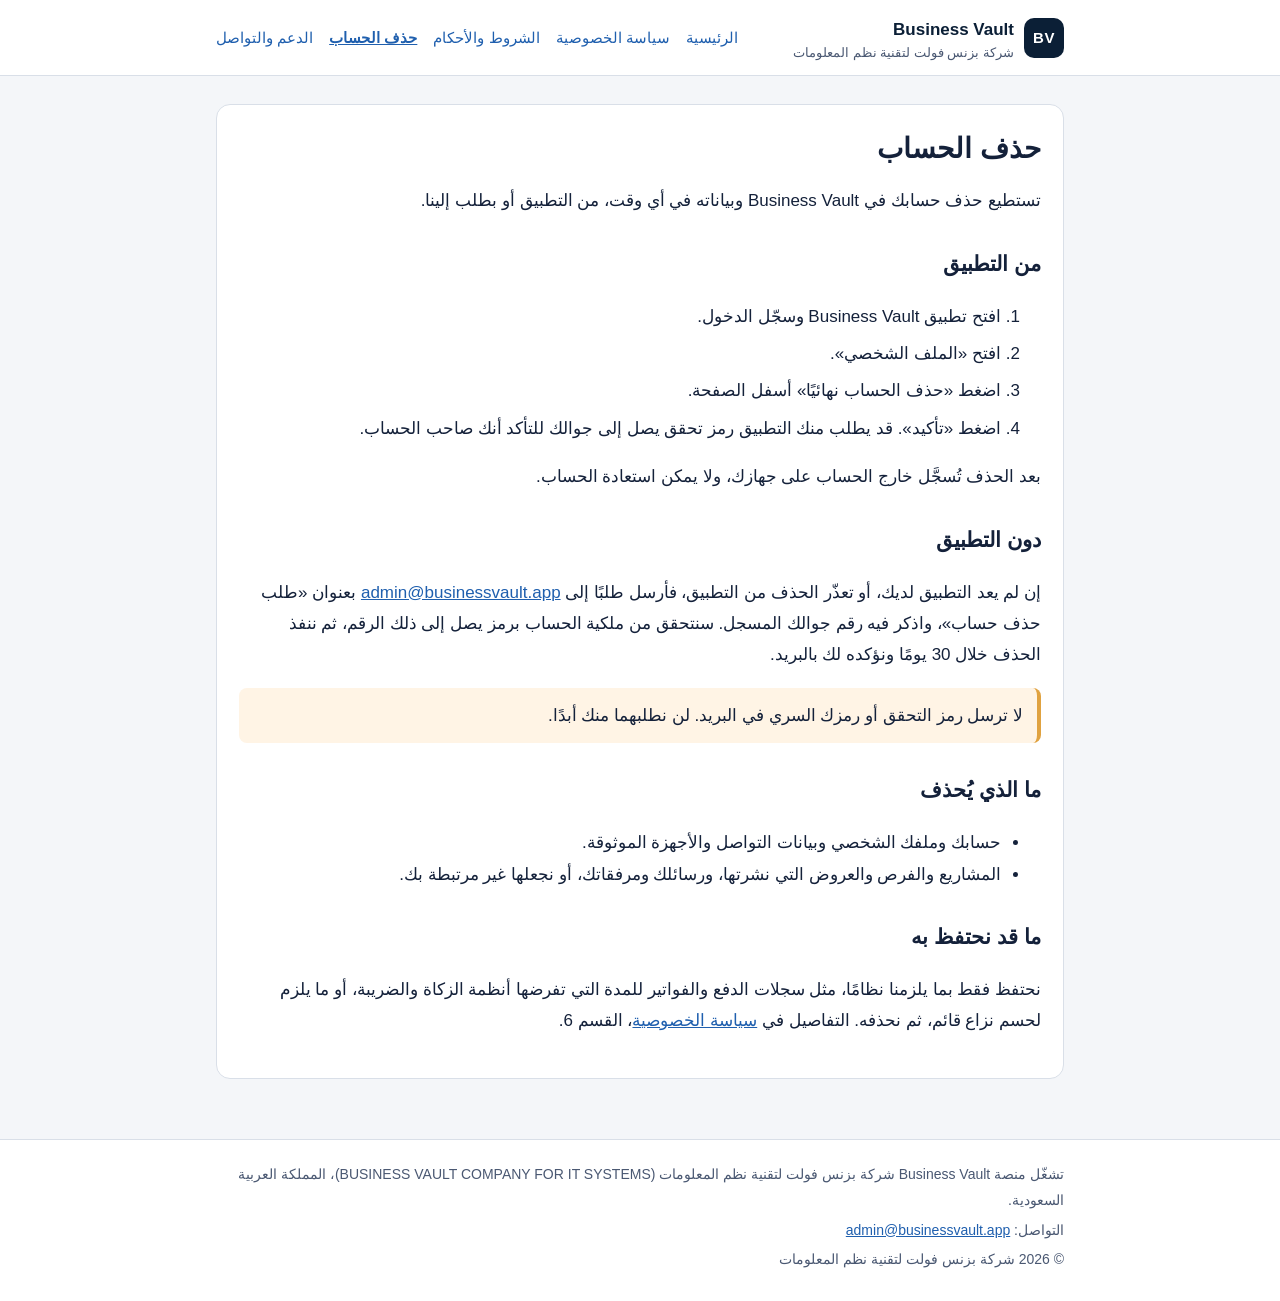
==== account-deletion/index.html @ 7b91ae0d "Company site for businessvault.app Copied from businessvaultapp/sharaka_app site/ at 422885e (PR #31" ====
<!doctype html>
<html lang="ar" dir="rtl">
<head>
<meta charset="utf-8">
<meta name="viewport" content="width=device-width,initial-scale=1">
<meta http-equiv="Content-Security-Policy" content="default-src 'none'; style-src 'self'; img-src 'self'; base-uri 'none'; form-action 'none'">
<meta name="referrer" content="strict-origin-when-cross-origin">
<meta name="description" content="كيف تحذف حسابك في Business Vault من التطبيق أو بطلب عبر البريد، وما الذي يُحذف.">
<meta name="theme-color" content="#0b1f36">
<link rel="canonical" href="https://businessvault.app/account-deletion/">
<title>حذف الحساب | Business Vault</title>
<link rel="stylesheet" href="../assets/site.css">
</head>
<body>
<a class="skip" href="#content">تخطَّ إلى المحتوى</a>
<header class="top"><div class="wrap">
<a class="brand" href="../"><span class="mark" aria-hidden="true">BV</span><span>Business Vault<small>شركة بزنس فولت لتقنية نظم المعلومات</small></span></a>
<nav aria-label="روابط الموقع"><ul><li><a href="../">الرئيسية</a></li><li><a href="../privacy/">سياسة الخصوصية</a></li><li><a href="../terms/">الشروط والأحكام</a></li><li><a href="../account-deletion/" aria-current="page">حذف الحساب</a></li><li><a href="../support/">الدعم والتواصل</a></li></ul></nav>
</div></header>
<main id="content"><div class="wrap">
<article class="card">
    <h1>حذف الحساب</h1>
    <p>تستطيع حذف حسابك في Business Vault وبياناته في أي وقت، من التطبيق أو بطلب إلينا.</p>

    <h2>من التطبيق</h2>
    <ol class="steps">
    <li>افتح تطبيق Business Vault وسجّل الدخول.</li>
    <li>افتح «الملف الشخصي».</li>
    <li>اضغط «حذف الحساب نهائيًا» أسفل الصفحة.</li>
    <li>اضغط «تأكيد». قد يطلب منك التطبيق رمز تحقق يصل إلى جوالك للتأكد أنك صاحب الحساب.</li>
    </ol>
    <p>بعد الحذف تُسجَّل خارج الحساب على جهازك، ولا يمكن استعادة الحساب.</p>

    <h2>دون التطبيق</h2>
    <p>إن لم يعد التطبيق لديك، أو تعذّر الحذف من التطبيق، فأرسل طلبًا إلى <a class="ltr" href="mailto:admin@businessvault.app">admin@businessvault.app</a> بعنوان «طلب حذف حساب»، واذكر فيه رقم جوالك المسجل. سنتحقق من ملكية الحساب برمز يصل إلى ذلك الرقم، ثم ننفذ الحذف خلال 30 يومًا ونؤكده لك بالبريد.</p>
    <p class="note">لا ترسل رمز التحقق أو رمزك السري في البريد. لن نطلبهما منك أبدًا.</p>

    <h2>ما الذي يُحذف</h2>
    <ul>
    <li>حسابك وملفك الشخصي وبيانات التواصل والأجهزة الموثوقة.</li>
    <li>المشاريع والفرص والعروض التي نشرتها، ورسائلك ومرفقاتك، أو نجعلها غير مرتبطة بك.</li>
    </ul>
    <h2>ما قد نحتفظ به</h2>
    <p>نحتفظ فقط بما يلزمنا نظامًا، مثل سجلات الدفع والفواتير للمدة التي تفرضها أنظمة الزكاة والضريبة، أو ما يلزم لحسم نزاع قائم، ثم نحذفه. التفاصيل في <a href="../privacy/">سياسة الخصوصية</a>، القسم 6.</p>
    </article>
</div></main>
<footer><div class="wrap">
<p>تشغّل منصة Business Vault شركة بزنس فولت لتقنية نظم المعلومات <span class="ltr en-name">(BUSINESS VAULT COMPANY FOR IT SYSTEMS)</span>، المملكة العربية السعودية.</p>
<p>التواصل: <a class="ltr" href="mailto:admin@businessvault.app">admin@businessvault.app</a></p>
<p>© 2026 شركة بزنس فولت لتقنية نظم المعلومات</p>
</div></footer>
</body>
</html>
---- assets/site.css ----
:root{--bg:#f4f6f9;--surface:#fff;--text:#14213a;--muted:#4a5872;--line:#d9dfe8;--brand:#0b1f36;--accent:#1f5fae;--warn-bg:#fff4e5;--warn-line:#e0a240;color-scheme:light dark}
@media (prefers-color-scheme:dark){:root{--bg:#0b1625;--surface:#13233a;--text:#e8eef7;--muted:#a9b7cc;--line:#26395a;--brand:#e8eef7;--accent:#7fb2f0;--warn-bg:#2b2416;--warn-line:#b9852f}}
*{box-sizing:border-box}
html{-webkit-text-size-adjust:100%}
body{margin:0;background:var(--bg);color:var(--text);font-family:"Segoe UI",Tahoma,"Noto Sans Arabic","Geeza Pro",Arial,sans-serif;line-height:1.85;font-size:17px}
a{color:var(--accent)}
a:focus-visible{outline:3px solid var(--accent);outline-offset:2px}
.skip{position:absolute;inset-inline-start:-999px}.skip:focus{inset-inline-start:16px;top:16px;background:var(--surface);padding:8px}
.wrap{max-width:880px;margin:0 auto;padding:0 16px}
header.top{background:var(--surface);border-bottom:1px solid var(--line)}
header.top .wrap{display:flex;flex-wrap:wrap;align-items:center;justify-content:space-between;gap:8px 20px;padding-top:14px;padding-bottom:14px}
.brand{display:flex;align-items:center;gap:10px;text-decoration:none;color:var(--brand);font-weight:700}
.mark{display:inline-grid;place-items:center;width:40px;height:40px;border-radius:10px;background:#0b1f36;color:#fff;font-size:15px;letter-spacing:.5px}
.brand small{display:block;font-weight:400;color:var(--muted);font-size:13px;line-height:1.2}
nav ul{display:flex;flex-wrap:wrap;gap:4px 16px;list-style:none;margin:0;padding:0;font-size:15px}
nav a{text-decoration:none}nav a[aria-current=page]{font-weight:700;text-decoration:underline}
main{padding:28px 0 40px}
.card{background:var(--surface);border:1px solid var(--line);border-radius:14px;padding:24px 22px;margin-bottom:20px}
h1{font-size:28px;line-height:1.4;margin:0 0 8px}
h2{font-size:21px;margin:28px 0 8px}
h3{font-size:18px;margin:20px 0 6px}
.meta{color:var(--muted);font-size:15px;margin-top:0}
.lead{font-size:19px}
table{width:100%;border-collapse:collapse;font-size:15px;margin:8px 0 16px}
.table-wrap{overflow-x:auto;margin:8px 0 16px}.table-wrap table{margin:0}
table.wide{min-width:560px}
th,td{border:1px solid var(--line);padding:8px 10px;text-align:start;vertical-align:top}
th{background:var(--bg)}
.note{background:var(--warn-bg);border-inline-start:4px solid var(--warn-line);padding:12px 14px;border-radius:8px}
ol.steps li{margin-bottom:6px}
.ltr{direction:ltr;unicode-bidi:isolate}
footer{border-top:1px solid var(--line);background:var(--surface);color:var(--muted);font-size:14px}
footer .wrap{padding-top:18px;padding-bottom:24px}
footer p{margin:4px 0}
mark.pending{background:var(--warn-bg);color:inherit;border-bottom:1px dashed var(--warn-line);padding:0 2px}
.card>h2:first-child{margin-top:0}
.en-name{display:inline-block;direction:ltr}
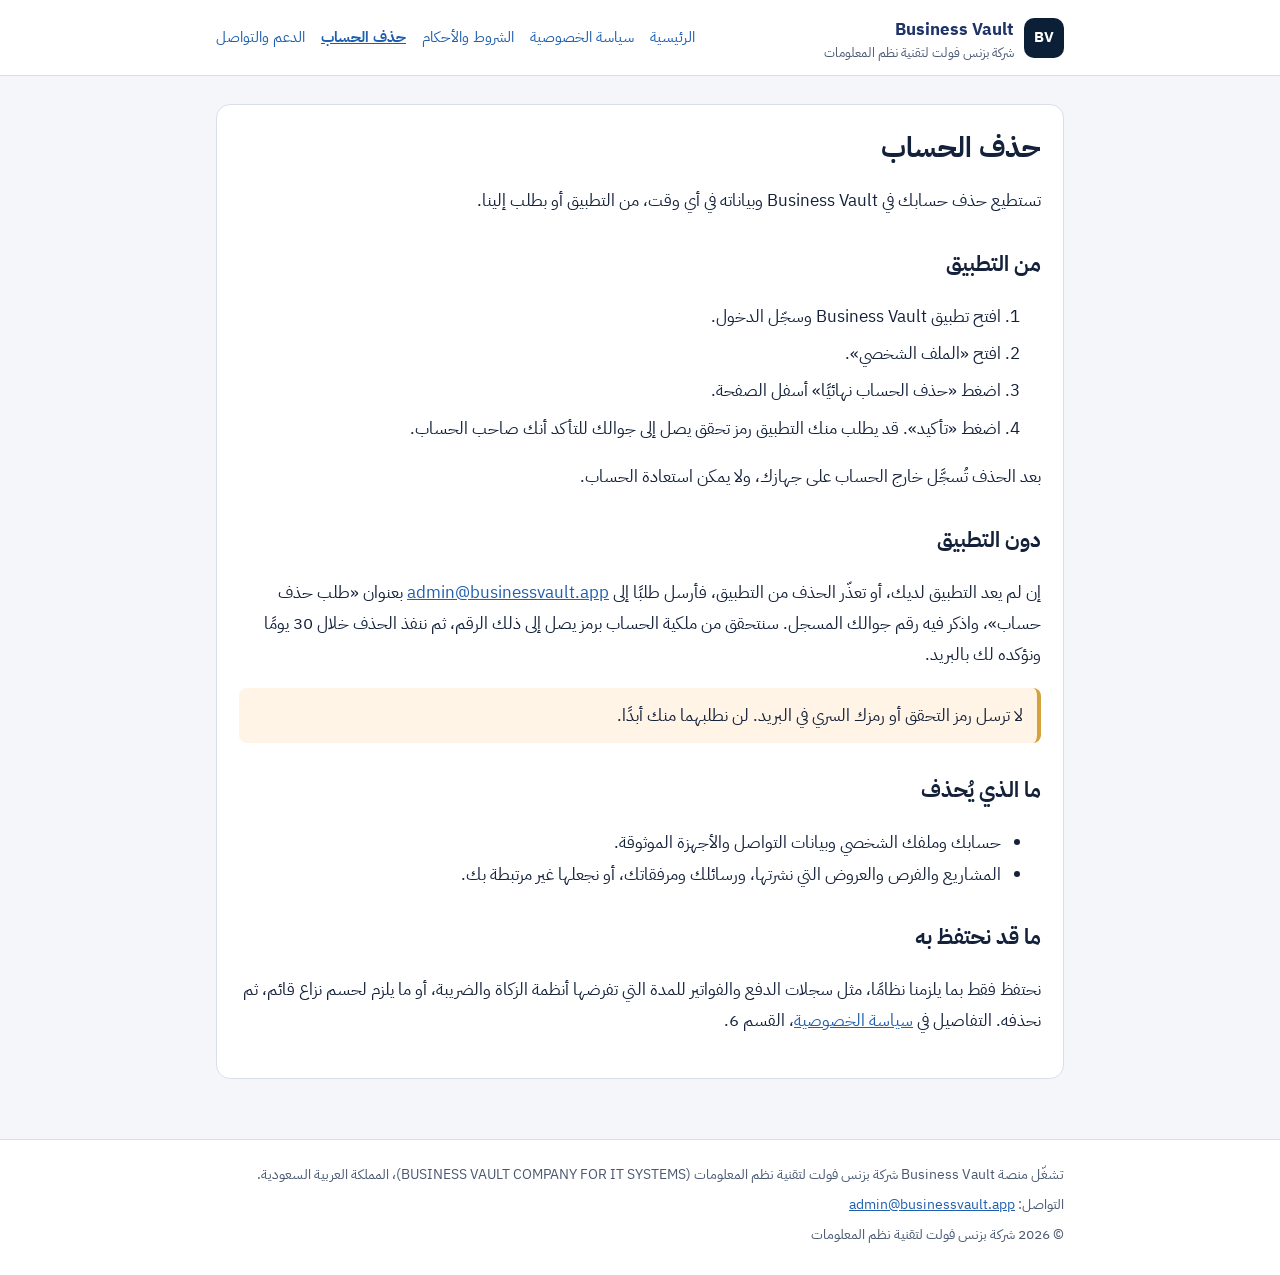
==== commit 188b3ad7: "Home page redesign (from sharaka_app 609d465) Co-Authored-By: Claude Opus 5.5 <noreply@anthropic.com" ====
--- a/account-deletion/index.html
+++ b/account-deletion/index.html
@@ -3,7 +3,7 @@
 <head>
 <meta charset="utf-8">
 <meta name="viewport" content="width=device-width,initial-scale=1">
-<meta http-equiv="Content-Security-Policy" content="default-src 'none'; style-src 'self'; img-src 'self'; base-uri 'none'; form-action 'none'">
+<meta http-equiv="Content-Security-Policy" content="default-src 'none'; style-src 'self'; img-src 'self'; font-src 'self'; base-uri 'none'; form-action 'none'">
 <meta name="referrer" content="strict-origin-when-cross-origin">
 <meta name="description" content="كيف تحذف حسابك في Business Vault من التطبيق أو بطلب عبر البريد، وما الذي يُحذف.">
 <meta name="theme-color" content="#0b1f36">
--- a/assets/site.css
+++ b/assets/site.css
@@ -1,11 +1,15 @@
-:root{--bg:#f4f6f9;--surface:#fff;--text:#14213a;--muted:#4a5872;--line:#d9dfe8;--brand:#0b1f36;--accent:#1f5fae;--warn-bg:#fff4e5;--warn-line:#e0a240;color-scheme:light dark}
+@font-face{font-family:'IBM Plex Sans Arabic';font-style:normal;font-weight:400;font-display:swap;src:url(fonts/plex-arabic-400.woff2) format('woff2');unicode-range:U+0600-06FF,U+0750-077F,U+0870-088E,U+0890-0891,U+0897-08E1,U+08E3-08FF,U+200C-200E,U+2010-2011,U+204F,U+2E41,U+FB50-FDFF,U+FE70-FE74,U+FE76-FEFC,U+102E0-102FB,U+10E60-10E7E,U+10EC2-10EC4,U+10EFC-10EFF,U+1EE00-1EE03,U+1EE05-1EE1F,U+1EE21-1EE22,U+1EE24,U+1EE27,U+1EE29-1EE32,U+1EE34-1EE37,U+1EE39,U+1EE3B,U+1EE42,U+1EE47,U+1EE49,U+1EE4B,U+1EE4D-1EE4F,U+1EE51-1EE52,U+1EE54,U+1EE57,U+1EE59,U+1EE5B,U+1EE5D,U+1EE5F,U+1EE61-1EE62,U+1EE64,U+1EE67-1EE6A,U+1EE6C-1EE72,U+1EE74-1EE77,U+1EE79-1EE7C,U+1EE7E,U+1EE80-1EE89,U+1EE8B-1EE9B,U+1EEA1-1EEA3,U+1EEA5-1EEA9,U+1EEAB-1EEBB,U+1EEF0-1EEF1}
+@font-face{font-family:'IBM Plex Sans Arabic';font-style:normal;font-weight:700;font-display:swap;src:url(fonts/plex-arabic-700.woff2) format('woff2');unicode-range:U+0600-06FF,U+0750-077F,U+0870-088E,U+0890-0891,U+0897-08E1,U+08E3-08FF,U+200C-200E,U+2010-2011,U+204F,U+2E41,U+FB50-FDFF,U+FE70-FE74,U+FE76-FEFC,U+102E0-102FB,U+10E60-10E7E,U+10EC2-10EC4,U+10EFC-10EFF,U+1EE00-1EE03,U+1EE05-1EE1F,U+1EE21-1EE22,U+1EE24,U+1EE27,U+1EE29-1EE32,U+1EE34-1EE37,U+1EE39,U+1EE3B,U+1EE42,U+1EE47,U+1EE49,U+1EE4B,U+1EE4D-1EE4F,U+1EE51-1EE52,U+1EE54,U+1EE57,U+1EE59,U+1EE5B,U+1EE5D,U+1EE5F,U+1EE61-1EE62,U+1EE64,U+1EE67-1EE6A,U+1EE6C-1EE72,U+1EE74-1EE77,U+1EE79-1EE7C,U+1EE7E,U+1EE80-1EE89,U+1EE8B-1EE9B,U+1EEA1-1EEA3,U+1EEA5-1EEA9,U+1EEAB-1EEBB,U+1EEF0-1EEF1}
+@font-face{font-family:'IBM Plex Sans Arabic';font-style:normal;font-weight:400;font-display:swap;src:url(fonts/plex-latin-400.woff2) format('woff2');unicode-range:U+0000-00FF,U+0131,U+0152-0153,U+02BB-02BC,U+02C6,U+02DA,U+02DC,U+0304,U+0308,U+0329,U+2000-206F,U+20AC,U+2122,U+2191,U+2193,U+2212,U+2215,U+FEFF,U+FFFD}
+@font-face{font-family:'IBM Plex Sans Arabic';font-style:normal;font-weight:700;font-display:swap;src:url(fonts/plex-latin-700.woff2) format('woff2');unicode-range:U+0000-00FF,U+0131,U+0152-0153,U+02BB-02BC,U+02C6,U+02DA,U+02DC,U+0304,U+0308,U+0329,U+2000-206F,U+20AC,U+2122,U+2191,U+2193,U+2212,U+2215,U+FEFF,U+FFFD}
+:root{--bg:#f4f6f9;--surface:#fff;--text:#14213a;--muted:#4a5872;--line:#d9dfe8;--brand:#1E3468;--accent:#1f5fae;--warn-bg:#fff4e5;--warn-line:#D4A23C;color-scheme:light dark}
 @media (prefers-color-scheme:dark){:root{--bg:#0b1625;--surface:#13233a;--text:#e8eef7;--muted:#a9b7cc;--line:#26395a;--brand:#e8eef7;--accent:#7fb2f0;--warn-bg:#2b2416;--warn-line:#b9852f}}
 *{box-sizing:border-box}
 html{-webkit-text-size-adjust:100%}
-body{margin:0;background:var(--bg);color:var(--text);font-family:"Segoe UI",Tahoma,"Noto Sans Arabic","Geeza Pro",Arial,sans-serif;line-height:1.85;font-size:17px}
+body{margin:0;background:var(--bg);color:var(--text);font-family:"IBM Plex Sans Arabic","Segoe UI",Tahoma,"Noto Sans Arabic","Geeza Pro",Arial,sans-serif;line-height:1.85;font-size:17px}
 a{color:var(--accent)}
 a:focus-visible{outline:3px solid var(--accent);outline-offset:2px}
-.skip{position:absolute;inset-inline-start:-999px}.skip:focus{inset-inline-start:16px;top:16px;background:var(--surface);padding:8px}
+.skip{position:absolute;top:8px;inset-inline-start:8px;width:1px;height:1px;overflow:hidden;clip-path:inset(50%);white-space:nowrap}.skip:focus{width:auto;height:auto;overflow:visible;clip-path:none;z-index:20;background:var(--surface);padding:8px 12px}
 .wrap{max-width:880px;margin:0 auto;padding:0 16px}
 header.top{background:var(--surface);border-bottom:1px solid var(--line)}
 header.top .wrap{display:flex;flex-wrap:wrap;align-items:center;justify-content:space-between;gap:8px 20px;padding-top:14px;padding-bottom:14px}
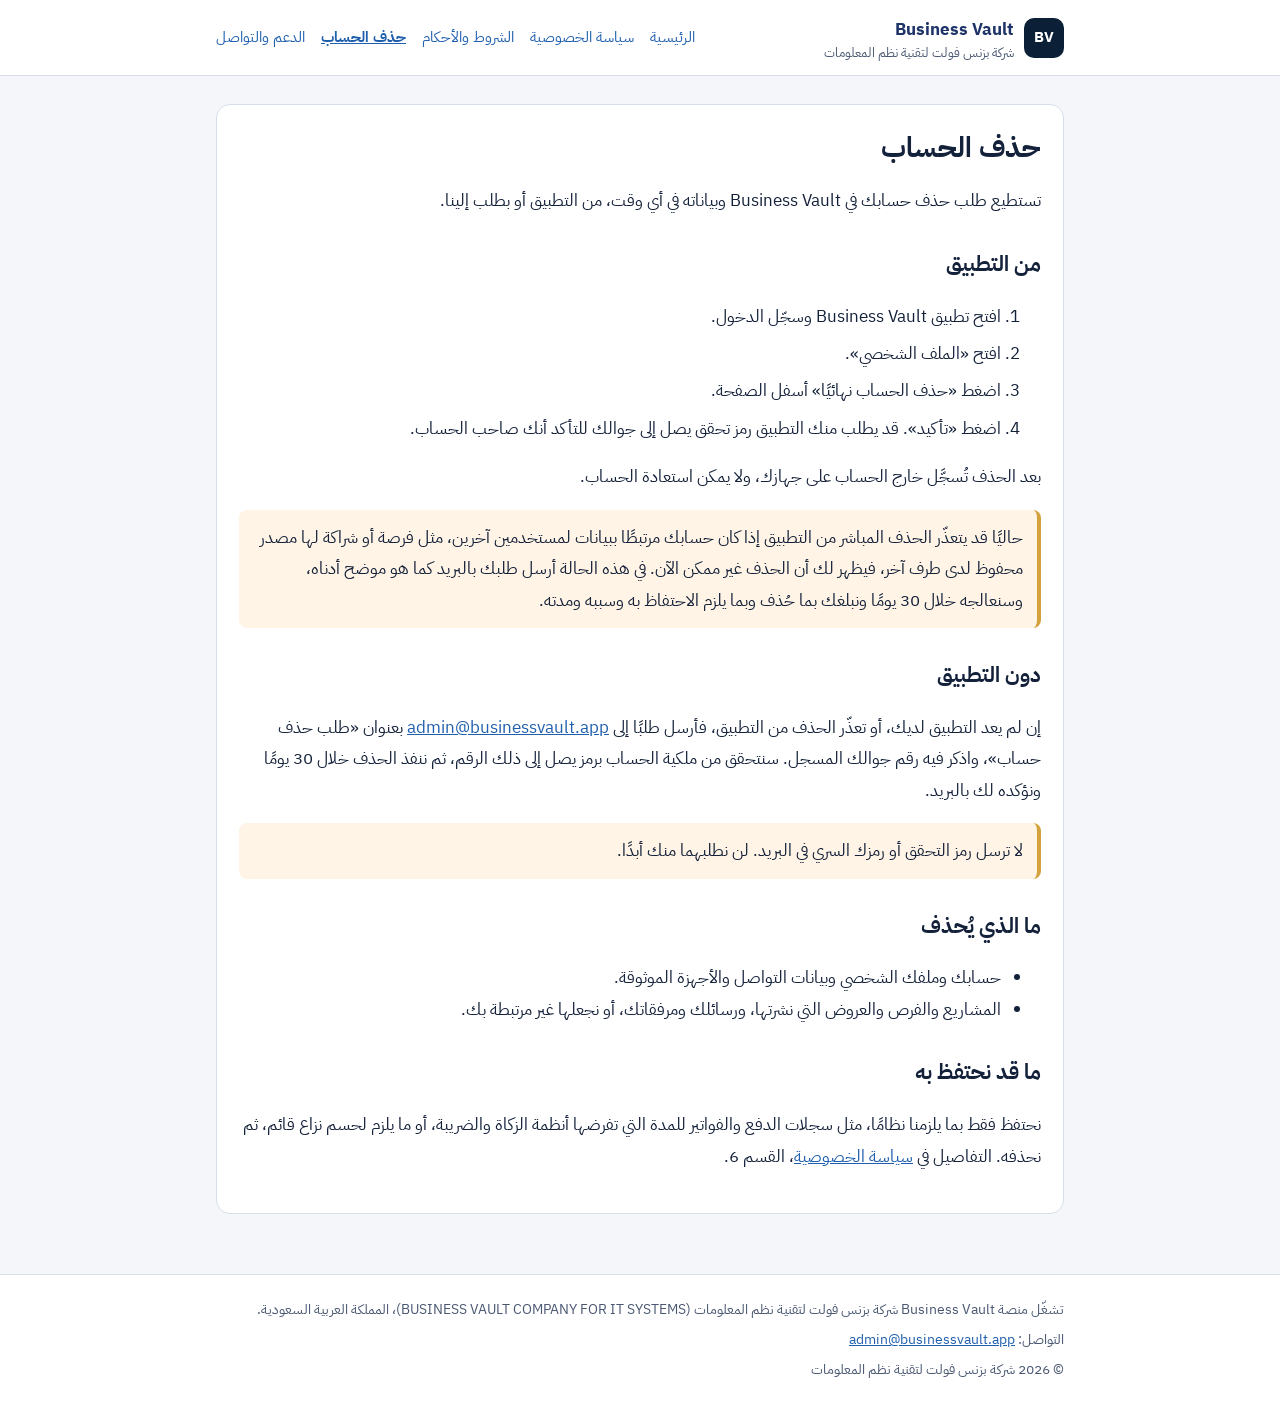
==== commit 48b42e36: "Home: owner's app screenshot, muted store labels; account-deletion disclosure (from sharaka_app f62a" ====
--- a/account-deletion/index.html
+++ b/account-deletion/index.html
@@ -20,7 +20,7 @@
 <main id="content"><div class="wrap">
 <article class="card">
     <h1>حذف الحساب</h1>
-    <p>تستطيع حذف حسابك في Business Vault وبياناته في أي وقت، من التطبيق أو بطلب إلينا.</p>
+    <p>تستطيع طلب حذف حسابك في Business Vault وبياناته في أي وقت، من التطبيق أو بطلب إلينا.</p>
 
     <h2>من التطبيق</h2>
     <ol class="steps">
@@ -30,6 +30,7 @@
     <li>اضغط «تأكيد». قد يطلب منك التطبيق رمز تحقق يصل إلى جوالك للتأكد أنك صاحب الحساب.</li>
     </ol>
     <p>بعد الحذف تُسجَّل خارج الحساب على جهازك، ولا يمكن استعادة الحساب.</p>
+    <p class="note">حاليًا قد يتعذّر الحذف المباشر من التطبيق إذا كان حسابك مرتبطًا ببيانات لمستخدمين آخرين، مثل فرصة أو شراكة لها مصدر محفوظ لدى طرف آخر، فيظهر لك أن الحذف غير ممكن الآن. في هذه الحالة أرسل طلبك بالبريد كما هو موضح أدناه، وسنعالجه خلال 30 يومًا ونبلغك بما حُذف وبما يلزم الاحتفاظ به وسببه ومدته.</p>
 
     <h2>دون التطبيق</h2>
     <p>إن لم يعد التطبيق لديك، أو تعذّر الحذف من التطبيق، فأرسل طلبًا إلى <a class="ltr" href="mailto:admin@businessvault.app">admin@businessvault.app</a> بعنوان «طلب حذف حساب»، واذكر فيه رقم جوالك المسجل. سنتحقق من ملكية الحساب برمز يصل إلى ذلك الرقم، ثم ننفذ الحذف خلال 30 يومًا ونؤكده لك بالبريد.</p>
